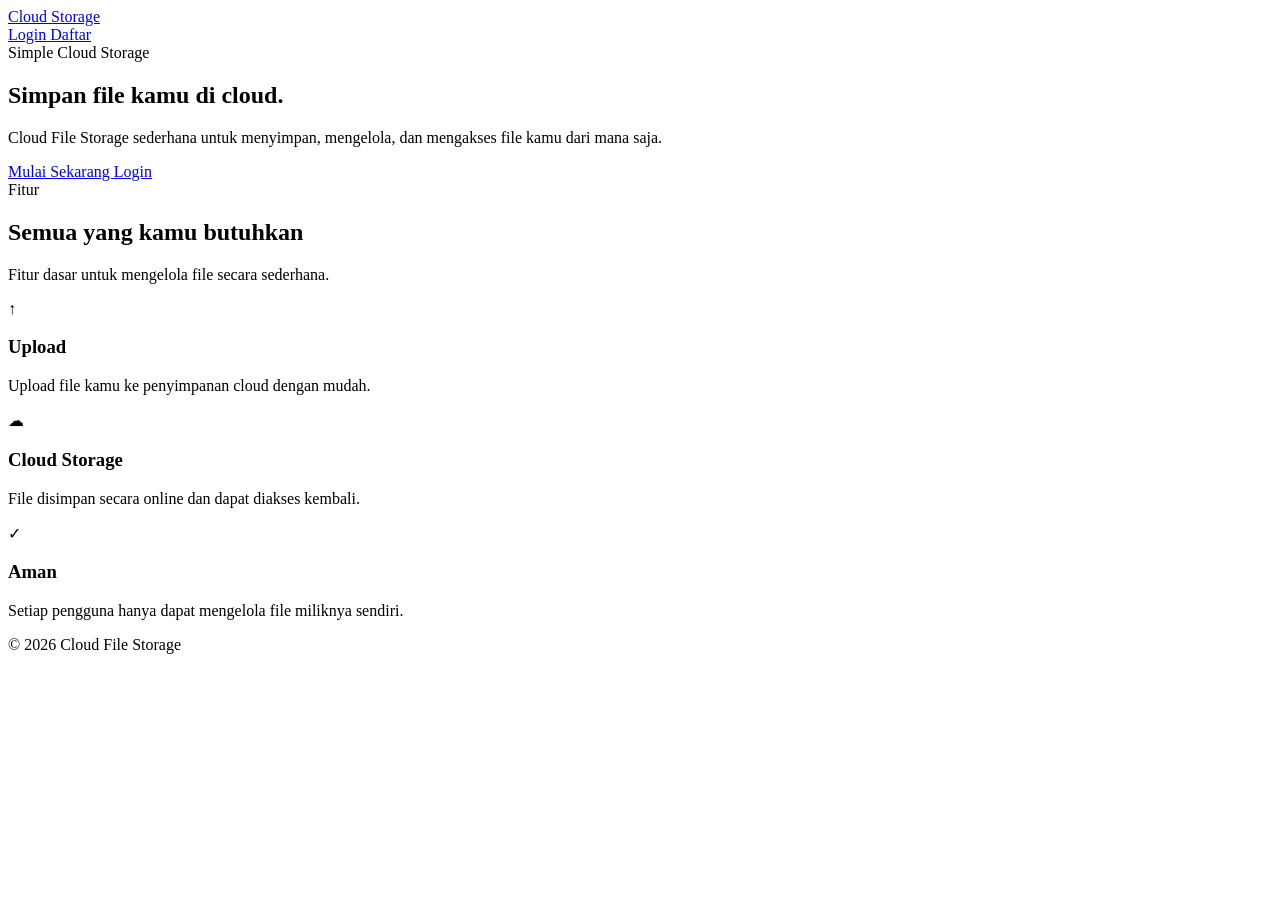
==== index.html @ 46b5cefd "Add files via upload" ====
<!DOCTYPE html>
<html lang="id">

<head>
    <meta charset="UTF-8">
    <meta name="viewport" content="width=device-width, initial-scale=1.0">

    <title>Cloud File Storage</title>

    <link rel="stylesheet" href="css/style.css">
</head>

<body>

    <header class="navbar">
        <div class="container navbar-content">

            <a href="index.html" class="brand">
                Cloud Storage
            </a>

            <nav>
                <a href="login.html" class="btn btn-outline">
                    Login
                </a>

                <a href="register.html" class="btn btn-primary">
                    Daftar
                </a>
            </nav>

        </div>
    </header>


    <main>

        <section class="hero">

            <div class="container hero-content">

                <span class="badge">
                    Simple Cloud Storage
                </span>

                <h1>
                    Simpan file kamu
                    <span>di cloud.</span>
                </h1>

                <p>
                    Cloud File Storage sederhana untuk menyimpan,
                    mengelola, dan mengakses file kamu dari mana saja.
                </p>

                <div class="hero-actions">

                    <a href="register.html" class="btn btn-primary btn-large">
                        Mulai Sekarang
                    </a>

                    <a href="login.html" class="btn btn-outline btn-large">
                        Login
                    </a>

                </div>

            </div>

        </section>


        <section class="features">

            <div class="container">

                <div class="section-heading">

                    <span class="badge">
                        Fitur
                    </span>

                    <h2>
                        Semua yang kamu butuhkan
                    </h2>

                    <p>
                        Fitur dasar untuk mengelola file secara sederhana.
                    </p>

                </div>


                <div class="feature-grid">

                    <article class="feature-card">

                        <div class="feature-icon">
                            ↑
                        </div>

                        <h3>
                            Upload
                        </h3>

                        <p>
                            Upload file kamu ke penyimpanan cloud
                            dengan mudah.
                        </p>

                    </article>


                    <article class="feature-card">

                        <div class="feature-icon">
                            ☁
                        </div>

                        <h3>
                            Cloud Storage
                        </h3>

                        <p>
                            File disimpan secara online dan dapat
                            diakses kembali.
                        </p>

                    </article>


                    <article class="feature-card">

                        <div class="feature-icon">
                            ✓
                        </div>

                        <h3>
                            Aman
                        </h3>

                        <p>
                            Setiap pengguna hanya dapat mengelola
                            file miliknya sendiri.
                        </p>

                    </article>

                </div>

            </div>

        </section>

    </main>


    <footer class="footer">

        <div class="container">

            <p>
                © 2026 Cloud File Storage
            </p>

        </div>

    </footer>


    <script src="js/app.js"></script>

</body>

</html>
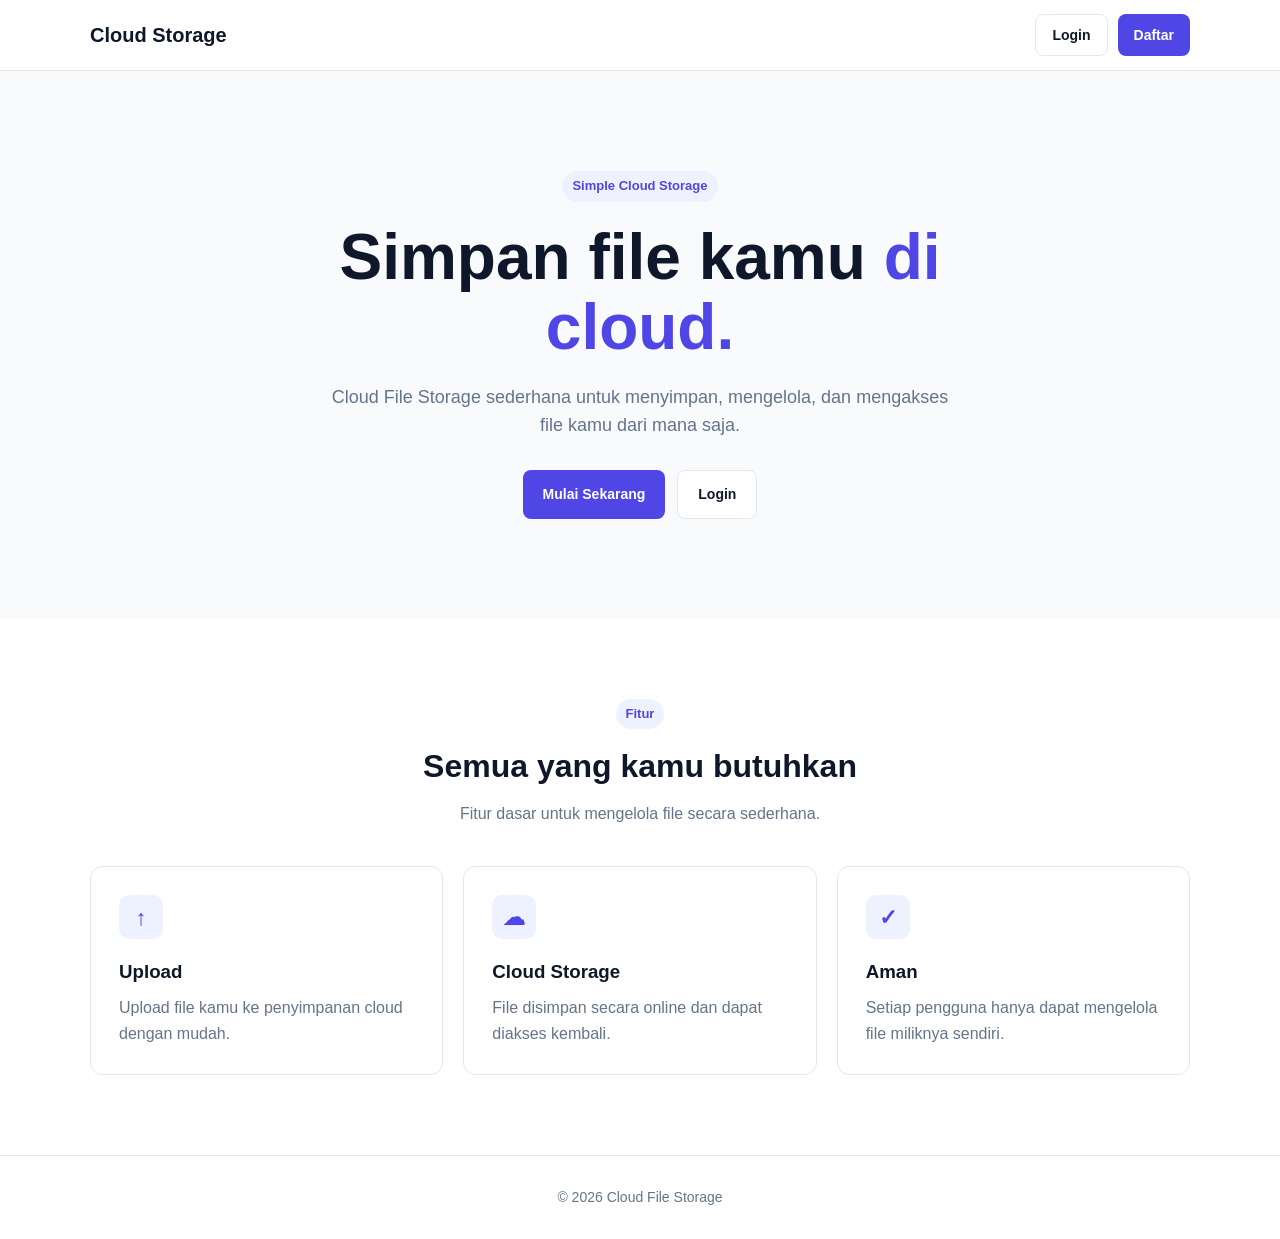
==== commit 7529a253: "Update index.html" ====
--- a/index.html
+++ b/index.html
@@ -4,7 +4,8 @@
 <head>
     <meta charset="UTF-8">
     <meta name="viewport" content="width=device-width, initial-scale=1.0">
-
+    <meta name="google-site-verification" content="Z0i1XWmFOax-xjAQIHUumArBtjG56PJtRF6fUWb_oAQ" />
+    
     <title>Cloud File Storage</title>
 
     <link rel="stylesheet" href="css/style.css">
@@ -172,4 +173,4 @@
 
 </body>
 
-</html>+</html>
--- a/css/style.css
+++ b/css/style.css
@@ -0,0 +1,751 @@
+:root {
+    --primary: #4f46e5;
+    --primary-dark: #4338ca;
+
+    --background: #f8fafc;
+    --surface: #ffffff;
+
+    --text: #0f172a;
+    --muted: #64748b;
+
+    --border: #e2e8f0;
+
+    --radius: 12px;
+}
+
+
+/* Reset */
+
+* {
+    margin: 0;
+    padding: 0;
+    box-sizing: border-box;
+}
+
+
+body {
+    font-family:
+        Arial,
+        Helvetica,
+        sans-serif;
+
+    background: var(--background);
+    color: var(--text);
+
+    line-height: 1.6;
+}
+
+
+a {
+    color: inherit;
+    text-decoration: none;
+}
+
+
+.container {
+    width: 90%;
+    max-width: 1100px;
+    margin: 0 auto;
+}
+
+
+/* Navbar */
+
+.navbar {
+    background: var(--surface);
+    border-bottom: 1px solid var(--border);
+}
+
+
+.navbar-content {
+    min-height: 70px;
+
+    display: flex;
+    align-items: center;
+    justify-content: space-between;
+}
+
+
+.brand {
+    font-size: 20px;
+    font-weight: 700;
+}
+
+
+.navbar nav {
+    display: flex;
+    gap: 10px;
+}
+
+
+/* Buttons */
+
+.btn {
+    display: inline-flex;
+
+    align-items: center;
+    justify-content: center;
+
+    padding: 9px 16px;
+
+    border-radius: 8px;
+
+    font-size: 14px;
+    font-weight: 600;
+
+    transition: 0.2s;
+}
+
+
+.btn-primary {
+    background: var(--primary);
+    color: white;
+}
+
+
+.btn-primary:hover {
+    background: var(--primary-dark);
+}
+
+
+.btn-outline {
+    border: 1px solid var(--border);
+    background: white;
+}
+
+
+.btn-outline:hover {
+    background: #f1f5f9;
+}
+
+
+.btn-large {
+    padding: 12px 20px;
+}
+
+
+/* Badge */
+
+.badge {
+    display: inline-block;
+
+    padding: 5px 10px;
+
+    border-radius: 999px;
+
+    background: #eef2ff;
+
+    color: var(--primary);
+
+    font-size: 13px;
+    font-weight: 600;
+}
+
+
+/* Hero */
+
+.hero {
+    padding: 100px 0;
+}
+
+
+.hero-content {
+    max-width: 760px;
+
+    text-align: center;
+
+    margin: 0 auto;
+}
+
+
+.hero h1 {
+    margin-top: 20px;
+
+    font-size: clamp(38px, 7vw, 64px);
+
+    line-height: 1.1;
+}
+
+
+.hero h1 span {
+    color: var(--primary);
+}
+
+
+.hero p {
+    max-width: 620px;
+
+    margin: 20px auto;
+
+    color: var(--muted);
+
+    font-size: 18px;
+}
+
+
+.hero-actions {
+    display: flex;
+
+    justify-content: center;
+
+    gap: 12px;
+
+    margin-top: 30px;
+}
+
+
+/* Features */
+
+.features {
+    padding: 80px 0;
+
+    background: white;
+}
+
+
+.section-heading {
+    text-align: center;
+
+    max-width: 600px;
+
+    margin: 0 auto 40px;
+}
+
+
+.section-heading h2 {
+    margin: 12px 0 8px;
+
+    font-size: 32px;
+}
+
+
+.section-heading p {
+    color: var(--muted);
+}
+
+
+.feature-grid {
+    display: grid;
+
+    grid-template-columns:
+        repeat(3, 1fr);
+
+    gap: 20px;
+}
+
+
+.feature-card {
+    padding: 28px;
+
+    border: 1px solid var(--border);
+
+    border-radius: var(--radius);
+
+    background: var(--surface);
+}
+
+
+.feature-icon {
+    width: 44px;
+    height: 44px;
+
+    display: flex;
+
+    align-items: center;
+    justify-content: center;
+
+    margin-bottom: 18px;
+
+    border-radius: 10px;
+
+    background: #eef2ff;
+
+    color: var(--primary);
+
+    font-size: 22px;
+
+    font-weight: bold;
+}
+
+
+.feature-card h3 {
+    margin-bottom: 8px;
+}
+
+
+.feature-card p {
+    color: var(--muted);
+}
+
+
+/* Footer */
+
+.footer {
+    padding: 30px 0;
+
+    border-top: 1px solid var(--border);
+
+    background: white;
+
+    text-align: center;
+
+    color: var(--muted);
+
+    font-size: 14px;
+}
+
+
+/* Responsive */
+
+@media (max-width: 700px) {
+
+    .navbar-content {
+        min-height: 60px;
+    }
+
+
+    .hero {
+        padding: 70px 0;
+    }
+
+
+    .hero p {
+        font-size: 16px;
+    }
+
+
+    .hero-actions {
+        flex-direction: column;
+    }
+
+
+    .hero-actions .btn {
+        width: 100%;
+    }
+
+
+    .feature-grid {
+        grid-template-columns: 1fr;
+    }
+
+}
+
+
+/* Authentication */
+
+.auth-page {
+    min-height: 100vh;
+
+    display: flex;
+
+    align-items: center;
+    justify-content: center;
+
+    padding: 30px;
+}
+
+
+.auth-card {
+    width: 100%;
+    max-width: 420px;
+
+    padding: 35px;
+
+    background: white;
+
+    border: 1px solid var(--border);
+
+    border-radius: var(--radius);
+
+    box-shadow:
+        0 10px 30px rgba(15, 23, 42, 0.05);
+}
+
+
+.auth-card .brand {
+    display: block;
+
+    margin-bottom: 30px;
+
+    color: var(--primary);
+}
+
+
+.auth-card h1 {
+    margin-bottom: 8px;
+
+    font-size: 28px;
+}
+
+
+.auth-card > p {
+    color: var(--muted);
+
+    margin-bottom: 25px;
+}
+
+
+.auth-card form {
+    display: flex;
+
+    flex-direction: column;
+
+    gap: 10px;
+}
+
+
+.auth-card label {
+    margin-top: 5px;
+
+    font-size: 14px;
+
+    font-weight: 600;
+}
+
+
+.auth-card input {
+    width: 100%;
+
+    padding: 12px;
+
+    border: 1px solid var(--border);
+
+    border-radius: 8px;
+
+    outline: none;
+
+    font-size: 15px;
+}
+
+
+.auth-card input:focus {
+    border-color: var(--primary);
+
+    box-shadow:
+        0 0 0 3px rgba(79, 70, 229, 0.1);
+}
+
+
+.auth-card button {
+    width: 100%;
+
+    margin-top: 12px;
+
+    cursor: pointer;
+}
+
+
+.auth-footer {
+    margin-top: 25px;
+
+    text-align: center;
+
+    font-size: 14px;
+}
+
+
+.auth-footer a {
+    color: var(--primary);
+
+    font-weight: 600;
+}
+
+
+.auth-message {
+    margin-top: 15px;
+
+    font-size: 14px;
+}
+
+/* Dashboard */
+
+.dashboard {
+    padding: 50px 0;
+}
+
+
+.dashboard-header {
+    margin-bottom: 30px;
+}
+
+
+.dashboard-header h1 {
+    margin-top: 12px;
+
+    font-size: 36px;
+}
+
+
+.dashboard-header p {
+    color: var(--muted);
+}
+
+
+/* Upload */
+
+.upload-section {
+    margin-bottom: 30px;
+}
+
+
+.upload-card {
+    padding: 35px;
+
+    background: white;
+
+    border: 2px dashed var(--border);
+
+    border-radius: var(--radius);
+
+    text-align: center;
+}
+
+
+.upload-card h2 {
+    margin-bottom: 5px;
+}
+
+
+.upload-card p {
+    color: var(--muted);
+}
+
+
+.upload-icon {
+    width: 50px;
+    height: 50px;
+
+    display: flex;
+
+    align-items: center;
+    justify-content: center;
+
+    margin: 0 auto 15px;
+
+    border-radius: 12px;
+
+    background: #eef2ff;
+
+    color: var(--primary);
+
+    font-size: 26px;
+
+    font-weight: bold;
+}
+
+
+.upload-card label {
+    margin-top: 20px;
+
+    cursor: pointer;
+}
+
+
+.upload-status {
+    margin-top: 15px;
+
+    min-height: 24px;
+
+    font-size: 14px;
+}
+
+
+/* Files */
+
+.files-section {
+    padding: 25px;
+
+    background: white;
+
+    border: 1px solid var(--border);
+
+    border-radius: var(--radius);
+}
+
+
+.files-header {
+    display: flex;
+
+    align-items: center;
+    justify-content: space-between;
+
+    margin-bottom: 20px;
+}
+
+
+.files-header h2 {
+    font-size: 22px;
+}
+
+
+.file-list {
+    display: flex;
+
+    flex-direction: column;
+
+    gap: 10px;
+}
+
+
+.file-item {
+    display: flex;
+
+    align-items: center;
+    justify-content: space-between;
+
+    gap: 15px;
+
+    padding: 15px;
+
+    border: 1px solid var(--border);
+
+    border-radius: 10px;
+}
+
+
+.file-info {
+    display: flex;
+
+    align-items: center;
+
+    gap: 12px;
+
+    min-width: 0;
+}
+
+
+.file-icon {
+    width: 42px;
+    height: 42px;
+
+    flex-shrink: 0;
+
+    display: flex;
+
+    align-items: center;
+    justify-content: center;
+
+    border-radius: 8px;
+
+    background: #f1f5f9;
+}
+
+
+.file-info strong {
+    display: block;
+
+    max-width: 350px;
+
+    overflow: hidden;
+
+    text-overflow: ellipsis;
+
+    white-space: nowrap;
+}
+
+
+.file-info small {
+    display: block;
+
+    margin-top: 3px;
+
+    color: var(--muted);
+
+    font-size: 12px;
+}
+
+
+.file-actions {
+    display: flex;
+
+    gap: 8px;
+
+    flex-shrink: 0;
+}
+
+
+.btn-danger {
+    border: 1px solid #fecaca;
+
+    background: #fef2f2;
+
+    color: #dc2626;
+
+    cursor: pointer;
+}
+
+
+.btn-danger:hover {
+    background: #fee2e2;
+}
+
+
+.empty-state {
+    padding: 35px;
+
+    color: var(--muted);
+
+    text-align: center;
+}
+
+
+/* Mobile */
+
+@media (max-width: 700px) {
+
+    .dashboard {
+        padding: 30px 0;
+    }
+
+
+    .files-header {
+        align-items: flex-start;
+    }
+
+
+    .file-item {
+        align-items: flex-start;
+
+        flex-direction: column;
+    }
+
+
+    .file-info {
+        width: 100%;
+    }
+
+
+    .file-info strong {
+        max-width: 220px;
+    }
+
+
+    .file-actions {
+        width: 100%;
+    }
+
+
+    .file-actions .btn {
+        flex: 1;
+    }
+
+}
+
+.upload-hint {
+    margin-top: 8px;
+
+    font-size: 12px;
+
+    color: #94a3b8 !important;
+}
+
+
+.upload-status {
+    margin-top: 15px;
+
+    min-height: 24px;
+
+    font-size: 14px;
+
+    color: var(--muted);
+}
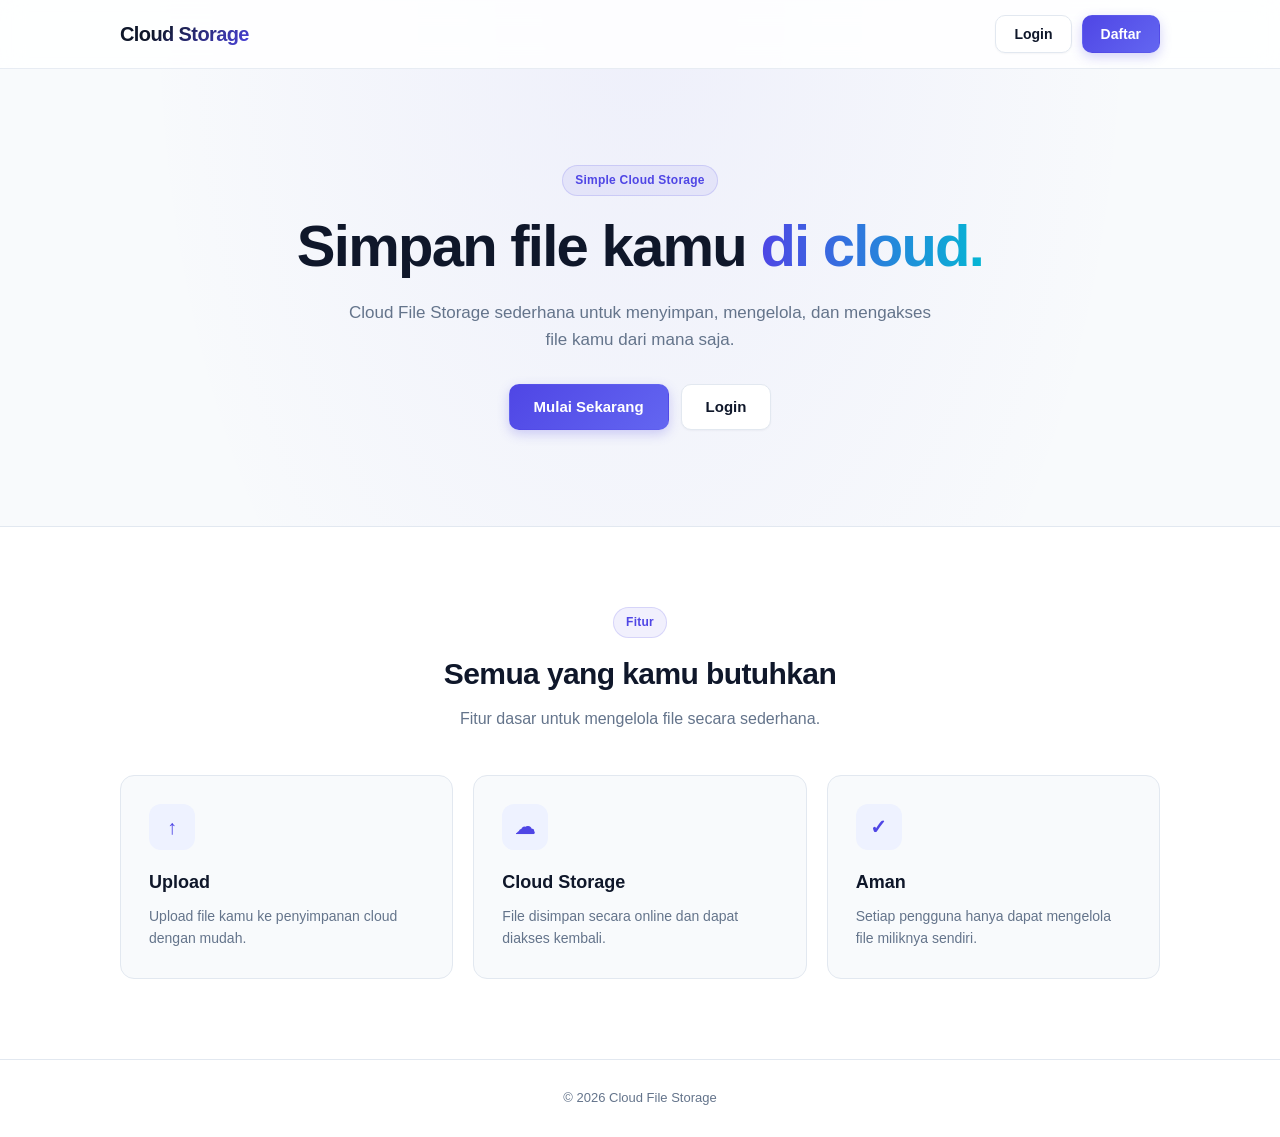
==== commit 8c985022: "Update index.html" ====
--- a/index.html
+++ b/index.html
@@ -1,176 +1,66 @@
 <!DOCTYPE html>
 <html lang="id">
-
 <head>
     <meta charset="UTF-8">
     <meta name="viewport" content="width=device-width, initial-scale=1.0">
     <meta name="google-site-verification" content="Z0i1XWmFOax-xjAQIHUumArBtjG56PJtRF6fUWb_oAQ" />
-    
-    <title>Cloud File Storage</title>
-
+    <title>Cloud File Storage - Asynchronous Laboratory | stevenkaleraa</title>
     <link rel="stylesheet" href="css/style.css">
 </head>
-
 <body>
-
     <header class="navbar">
         <div class="container navbar-content">
-
-            <a href="index.html" class="brand">
-                Cloud Storage
-            </a>
-
+            <a href="index.html" class="brand">Cloud Storage</a>
             <nav>
-                <a href="login.html" class="btn btn-outline">
-                    Login
-                </a>
-
-                <a href="register.html" class="btn btn-primary">
-                    Daftar
-                </a>
+                <a href="login.html" class="btn btn-outline">Login</a>
+                <a href="register.html" class="btn btn-primary">Daftar</a>
             </nav>
-
         </div>
     </header>
-
-
     <main>
-
         <section class="hero">
-
             <div class="container hero-content">
-
-                <span class="badge">
-                    Simple Cloud Storage
-                </span>
-
-                <h1>
-                    Simpan file kamu
-                    <span>di cloud.</span>
-                </h1>
-
-                <p>
-                    Cloud File Storage sederhana untuk menyimpan,
-                    mengelola, dan mengakses file kamu dari mana saja.
-                </p>
-
+                <span class="badge">Simple Cloud Storage</span>
+                <h1>Simpan file kamu <span>di cloud.</span></h1>
+                <p>Cloud File Storage sederhana untuk menyimpan, mengelola, dan mengakses file kamu dari mana saja.</p>
                 <div class="hero-actions">
-
-                    <a href="register.html" class="btn btn-primary btn-large">
-                        Mulai Sekarang
-                    </a>
-
-                    <a href="login.html" class="btn btn-outline btn-large">
-                        Login
-                    </a>
-
+                    <a href="register.html" class="btn btn-primary btn-large">Mulai Sekarang</a>
+                    <a href="login.html" class="btn btn-outline btn-large">Login</a>
                 </div>
-
             </div>
-
         </section>
-
-
         <section class="features">
-
             <div class="container">
-
                 <div class="section-heading">
-
-                    <span class="badge">
-                        Fitur
-                    </span>
-
-                    <h2>
-                        Semua yang kamu butuhkan
-                    </h2>
-
-                    <p>
-                        Fitur dasar untuk mengelola file secara sederhana.
-                    </p>
-
+                    <span class="badge">Fitur</span>
+                    <h2>Semua yang kamu butuhkan</h2>
+                    <p>Fitur dasar untuk mengelola file secara sederhana.</p>
                 </div>
-
-
                 <div class="feature-grid">
-
                     <article class="feature-card">
-
-                        <div class="feature-icon">
-                            ↑
-                        </div>
-
-                        <h3>
-                            Upload
-                        </h3>
-
-                        <p>
-                            Upload file kamu ke penyimpanan cloud
-                            dengan mudah.
-                        </p>
-
+                        <div class="feature-icon">↑</div>
+                        <h3>Upload</h3>
+                        <p>Upload file kamu ke penyimpanan cloud dengan mudah.</p>
                     </article>
-
-
                     <article class="feature-card">
-
-                        <div class="feature-icon">
-                            ☁
-                        </div>
-
-                        <h3>
-                            Cloud Storage
-                        </h3>
-
-                        <p>
-                            File disimpan secara online dan dapat
-                            diakses kembali.
-                        </p>
-
+                        <div class="feature-icon">☁</div>
+                        <h3>Cloud Storage</h3>
+                        <p>File disimpan secara online dan dapat diakses kembali.</p>
                     </article>
-
-
                     <article class="feature-card">
-
-                        <div class="feature-icon">
-                            ✓
-                        </div>
-
-                        <h3>
-                            Aman
-                        </h3>
-
-                        <p>
-                            Setiap pengguna hanya dapat mengelola
-                            file miliknya sendiri.
-                        </p>
-
+                        <div class="feature-icon">✓</div>
+                        <h3>Aman</h3>
+                        <p>Setiap pengguna hanya dapat mengelola file miliknya sendiri.</p>
                     </article>
-
                 </div>
-
             </div>
-
         </section>
-
     </main>
-
-
     <footer class="footer">
-
         <div class="container">
-
-            <p>
-                © 2026 Cloud File Storage
-            </p>
-
+            <p>© 2026 Cloud File Storage</p>
         </div>
-
     </footer>
-
-
     <script src="js/app.js"></script>
-
 </body>
-
 </html>
--- a/css/style.css
+++ b/css/style.css
@@ -1,20 +1,14 @@
 :root {
     --primary: #4f46e5;
     --primary-dark: #4338ca;
-
+    --accent: #06b6d4;
     --background: #f8fafc;
     --surface: #ffffff;
-
     --text: #0f172a;
     --muted: #64748b;
-
     --border: #e2e8f0;
-
-    --radius: 12px;
-}
-
-
-/* Reset */
+    --radius: 14px;
+}
 
 * {
     margin: 0;
@@ -22,730 +16,655 @@
     box-sizing: border-box;
 }
 
-
 body {
-    font-family:
-        Arial,
-        Helvetica,
-        sans-serif;
-
-    background: var(--background);
+    font-family: -apple-system, BlinkMacSystemFont, "Segoe UI", Roboto, Inter, Helvetica, Arial, sans-serif;
+    background-color: var(--background);
+    background-image: radial-gradient(at 50% 0%, rgba(79, 70, 229, 0.06) 0px, transparent 55%);
     color: var(--text);
-
     line-height: 1.6;
-}
-
+    min-height: 100vh;
+    -webkit-font-smoothing: antialiased;
+}
 
 a {
     color: inherit;
     text-decoration: none;
 }
 
-
 .container {
-    width: 90%;
-    max-width: 1100px;
+    width: 92%;
+    max-width: 1040px;
     margin: 0 auto;
 }
 
-
-/* Navbar */
-
 .navbar {
-    background: var(--surface);
-    border-bottom: 1px solid var(--border);
-}
-
+    background: rgba(255, 255, 255, 0.85);
+    backdrop-filter: blur(12px);
+    -webkit-backdrop-filter: blur(12px);
+    border-bottom: 1px solid rgba(226, 232, 240, 0.8);
+    position: sticky;
+    top: 0;
+    z-index: 20;
+}
 
 .navbar-content {
-    min-height: 70px;
-
+    min-height: 68px;
     display: flex;
     align-items: center;
     justify-content: space-between;
 }
-
 
 .brand {
     font-size: 20px;
-    font-weight: 700;
-}
-
+    font-weight: 800;
+    letter-spacing: -0.03em;
+    background: linear-gradient(135deg, var(--text) 30%, var(--primary) 100%);
+    -webkit-background-clip: text;
+    -webkit-text-fill-color: transparent;
+}
 
 .navbar nav {
     display: flex;
     gap: 10px;
 }
-
-
-/* Buttons */
 
 .btn {
     display: inline-flex;
-
     align-items: center;
     justify-content: center;
-
-    padding: 9px 16px;
-
-    border-radius: 8px;
-
+    padding: 10px 18px;
+    border: 1px solid transparent;
+    border-radius: 10px;
+    font-family: inherit;
     font-size: 14px;
     font-weight: 600;
-
-    transition: 0.2s;
-}
-
+    line-height: 1.2;
+    cursor: pointer;
+    transition: all 0.2s cubic-bezier(0.16, 1, 0.3, 1);
+}
+
+.btn:active {
+    transform: scale(0.97);
+}
 
 .btn-primary {
-    background: var(--primary);
-    color: white;
-}
-
+    background: linear-gradient(135deg, var(--primary), #6366f1);
+    color: #ffffff;
+    box-shadow: 0 4px 12px rgba(79, 70, 229, 0.25);
+}
 
 .btn-primary:hover {
-    background: var(--primary-dark);
-}
-
+    background: linear-gradient(135deg, var(--primary-dark), var(--primary));
+    box-shadow: 0 6px 18px rgba(79, 70, 229, 0.35);
+    transform: translateY(-1px);
+}
 
 .btn-outline {
+    border-color: var(--border);
+    background: var(--surface);
+    color: var(--text);
+    box-shadow: 0 1px 2px rgba(15, 23, 42, 0.04);
+}
+
+.btn-outline:hover {
+    background: #f8fafc;
+    border-color: #cbd5e1;
+    transform: translateY(-1px);
+}
+
+.btn-danger {
+    border-color: #fecaca;
+    background: #fef2f2;
+    color: #dc2626;
+}
+
+.btn-danger:hover {
+    background: #fee2e2;
+    border-color: #fca5a5;
+}
+
+.btn-large {
+    padding: 13px 24px;
+    font-size: 15px;
+}
+
+.badge {
+    display: inline-flex;
+    align-items: center;
+    padding: 5px 12px;
+    border-radius: 999px;
+    background: rgba(79, 70, 229, 0.08);
+    border: 1px solid rgba(79, 70, 229, 0.16);
+    color: var(--primary);
+    font-size: 12px;
+    font-weight: 700;
+    letter-spacing: 0.02em;
+}
+
+@keyframes textFlow {
+    0% {
+        background-position: 0% 50%;
+    }
+    50% {
+        background-position: 100% 50%;
+    }
+    100% {
+        background-position: 0% 50%;
+    }
+}
+
+@keyframes titleGlow {
+    0% {
+        filter: drop-shadow(0 0 8px rgba(79, 70, 229, 0.22));
+    }
+    100% {
+        filter: drop-shadow(0 0 18px rgba(99, 102, 241, 0.55));
+    }
+}
+
+.hero {
+    padding: 96px 0;
+}
+
+.hero-content {
+    max-width: 740px;
+    text-align: center;
+    margin: 0 auto;
+}
+
+.hero h1 {
+    margin-top: 18px;
+    font-size: clamp(34px, 6vw, 58px);
+    font-weight: 800;
+    letter-spacing: -0.03em;
+    line-height: 1.12;
+}
+
+.hero h1 span {
+    background: linear-gradient(90deg, #4f46e5, #06b6d4, #8b5cf6, #4f46e5);
+    background-size: 300% 300%;
+    -webkit-background-clip: text;
+    -webkit-text-fill-color: transparent;
+    animation: textFlow 5s ease infinite;
+}
+
+.hero p {
+    max-width: 600px;
+    margin: 20px auto;
+    color: var(--muted);
+    font-size: 17px;
+}
+
+.hero-actions {
+    display: flex;
+    justify-content: center;
+    gap: 12px;
+    margin-top: 30px;
+}
+
+.features {
+    padding: 80px 0;
+    background: var(--surface);
+    border-top: 1px solid var(--border);
+}
+
+.section-heading {
+    text-align: center;
+    max-width: 580px;
+    margin: 0 auto 44px;
+}
+
+.section-heading h2 {
+    margin: 12px 0 8px;
+    font-size: 30px;
+    font-weight: 700;
+    letter-spacing: -0.02em;
+}
+
+.section-heading p {
+    color: var(--muted);
+}
+
+.feature-grid {
+    display: grid;
+    grid-template-columns: repeat(3, 1fr);
+    gap: 20px;
+}
+
+.feature-card {
+    padding: 28px;
     border: 1px solid var(--border);
-    background: white;
-}
-
-
-.btn-outline:hover {
-    background: #f1f5f9;
-}
-
-
-.btn-large {
-    padding: 12px 20px;
-}
-
-
-/* Badge */
-
-.badge {
+    border-radius: var(--radius);
+    background: var(--background);
+    transition: transform 0.2s ease, box-shadow 0.2s ease;
+}
+
+.feature-card:hover {
+    transform: translateY(-3px);
+    box-shadow: 0 12px 24px -8px rgba(15, 23, 42, 0.08);
+}
+
+.feature-icon {
+    width: 46px;
+    height: 46px;
+    display: flex;
+    align-items: center;
+    justify-content: center;
+    margin-bottom: 18px;
+    border-radius: 12px;
+    background: #eef2ff;
+    color: var(--primary);
+    font-size: 20px;
+    font-weight: 700;
+}
+
+.feature-card h3 {
+    margin-bottom: 8px;
+    font-size: 18px;
+}
+
+.feature-card p {
+    color: var(--muted);
+    font-size: 14px;
+}
+
+.footer {
+    padding: 28px 0;
+    border-top: 1px solid var(--border);
+    background: var(--surface);
+    text-align: center;
+    color: var(--muted);
+    font-size: 13px;
+}
+
+.auth-page {
+    min-height: 100vh;
+    display: flex;
+    align-items: center;
+    justify-content: center;
+    padding: 24px;
+}
+
+.auth-card {
+    width: 100%;
+    max-width: 410px;
+    padding: 36px;
+    background: var(--surface);
+    border: 1px solid var(--border);
+    border-radius: var(--radius);
+    box-shadow: 0 20px 35px -10px rgba(15, 23, 42, 0.07);
+}
+
+.auth-card .brand {
     display: inline-block;
-
-    padding: 5px 10px;
-
-    border-radius: 999px;
-
-    background: #eef2ff;
-
-    color: var(--primary);
-
+    margin-bottom: 24px;
+}
+
+.auth-card h1 {
+    margin-bottom: 6px;
+    font-size: 26px;
+    font-weight: 700;
+    letter-spacing: -0.02em;
+}
+
+.auth-card > p {
+    color: var(--muted);
+    font-size: 14px;
+    margin-bottom: 24px;
+}
+
+.auth-card form {
+    display: flex;
+    flex-direction: column;
+    gap: 10px;
+}
+
+.auth-card label {
+    margin-top: 4px;
     font-size: 13px;
     font-weight: 600;
-}
-
-
-/* Hero */
-
-.hero {
-    padding: 100px 0;
-}
-
-
-.hero-content {
-    max-width: 760px;
-
+    color: var(--text);
+}
+
+.auth-card input {
+    width: 100%;
+    padding: 11px 14px;
+    border: 1px solid var(--border);
+    border-radius: 10px;
+    font-family: inherit;
+    font-size: 14px;
+    color: var(--text);
+    outline: none;
+    transition: border-color 0.2s ease, box-shadow 0.2s ease;
+}
+
+.auth-card input:focus {
+    border-color: var(--primary);
+    box-shadow: 0 0 0 3px rgba(79, 70, 229, 0.14);
+}
+
+.auth-card button {
+    width: 100%;
+    margin-top: 14px;
+    padding: 12px 16px;
+}
+
+.auth-footer {
+    margin-top: 24px;
     text-align: center;
-
-    margin: 0 auto;
-}
-
-
-.hero h1 {
-    margin-top: 20px;
-
-    font-size: clamp(38px, 7vw, 64px);
-
-    line-height: 1.1;
-}
-
-
-.hero h1 span {
+    font-size: 14px;
+    color: var(--muted);
+}
+
+.auth-footer a {
     color: var(--primary);
-}
-
-
-.hero p {
-    max-width: 620px;
-
-    margin: 20px auto;
-
-    color: var(--muted);
-
+    font-weight: 600;
+}
+
+.auth-footer a:hover {
+    text-decoration: underline;
+}
+
+.auth-message {
+    margin-top: 14px;
+    font-size: 13px;
+    color: var(--muted);
+    text-align: center;
+}
+
+.dashboard {
+    padding: 40px 0 64px;
+}
+
+.dashboard-header {
+    margin-bottom: 28px;
+}
+
+.dashboard-header h1 {
+    display: block;
+    width: fit-content;
+    margin-top: 10px;
+    font-size: 34px;
+    font-weight: 800;
+    letter-spacing: -0.03em;
+    line-height: 1.2;
+    background: linear-gradient(90deg, #4f46e5, #06b6d4, #8b5cf6, #4f46e5);
+    background-size: 300% 300%;
+    -webkit-background-clip: text;
+    -webkit-text-fill-color: transparent;
+    animation: textFlow 4.5s ease infinite, titleGlow 2.8s ease-in-out infinite alternate;
+}
+
+.dashboard-header p {
+    margin-top: 4px;
+    color: var(--muted);
+    font-size: 15px;
+}
+
+.upload-section {
+    margin-bottom: 24px;
+}
+
+.upload-card {
+    padding: 38px 24px;
+    background: var(--surface);
+    border: 1.5px dashed #cbd5e1;
+    border-radius: var(--radius);
+    text-align: center;
+    box-shadow: 0 4px 16px -4px rgba(15, 23, 42, 0.04);
+    transition: all 0.25s ease;
+}
+
+.upload-card:hover {
+    border-color: var(--primary);
+    background: linear-gradient(180deg, #ffffff 0%, #f5f7ff 100%);
+    box-shadow: 0 10px 25px -5px rgba(79, 70, 229, 0.1);
+}
+
+.upload-icon {
+    width: 52px;
+    height: 52px;
+    display: flex;
+    align-items: center;
+    justify-content: center;
+    margin: 0 auto 14px;
+    border-radius: 14px;
+    background: linear-gradient(135deg, #eef2ff, #e0e7ff);
+    color: var(--primary);
+    font-size: 22px;
+    font-weight: 700;
+    box-shadow: 0 4px 10px rgba(79, 70, 229, 0.12);
+    transition: transform 0.25s ease;
+}
+
+.upload-card:hover .upload-icon {
+    transform: translateY(-3px);
+}
+
+.upload-card h2 {
+    margin-bottom: 4px;
     font-size: 18px;
-}
-
-
-.hero-actions {
-    display: flex;
-
-    justify-content: center;
-
+    font-weight: 700;
+}
+
+.upload-card p {
+    color: var(--muted);
+    font-size: 14px;
+}
+
+.upload-card .upload-hint {
+    margin-top: 6px;
+    font-size: 12px;
+    color: #94a3b8;
+}
+
+.upload-card label {
+    margin-top: 18px;
+    padding: 11px 22px;
+}
+
+.upload-status {
+    margin-top: 12px;
+    min-height: 20px;
+    font-size: 13px;
+    font-weight: 600;
+    color: var(--primary);
+}
+
+.files-section {
+    padding: 24px;
+    background: var(--surface);
+    border: 1px solid var(--border);
+    border-radius: var(--radius);
+    box-shadow: 0 4px 16px -4px rgba(15, 23, 42, 0.04);
+}
+
+.files-header {
+    display: flex;
+    align-items: center;
+    justify-content: space-between;
     gap: 12px;
-
-    margin-top: 30px;
-}
-
-
-/* Features */
-
-.features {
-    padding: 80px 0;
-
-    background: white;
-}
-
-
-.section-heading {
-    text-align: center;
-
-    max-width: 600px;
-
-    margin: 0 auto 40px;
-}
-
-
-.section-heading h2 {
-    margin: 12px 0 8px;
-
-    font-size: 32px;
-}
-
-
-.section-heading p {
-    color: var(--muted);
-}
-
-
-.feature-grid {
-    display: grid;
-
-    grid-template-columns:
-        repeat(3, 1fr);
-
-    gap: 20px;
-}
-
-
-.feature-card {
-    padding: 28px;
-
+    margin-bottom: 18px;
+    padding-bottom: 14px;
+    border-bottom: 1px solid var(--border);
+}
+
+.files-header h2 {
+    font-size: 18px;
+    font-weight: 700;
+    letter-spacing: -0.01em;
+}
+
+.file-list {
+    display: flex;
+    flex-direction: column;
+    gap: 10px;
+}
+
+.file-item {
+    display: flex;
+    align-items: center;
+    justify-content: space-between;
+    gap: 16px;
+    padding: 14px 16px;
     border: 1px solid var(--border);
-
-    border-radius: var(--radius);
-
+    border-radius: 12px;
     background: var(--surface);
-}
-
-
-.feature-icon {
+    transition: all 0.2s ease;
+}
+
+.file-item:hover {
+    border-color: #cbd5e1;
+    background: #f8fafc;
+    transform: translateY(-1px);
+    box-shadow: 0 4px 12px rgba(15, 23, 42, 0.04);
+}
+
+.file-info {
+    display: flex;
+    align-items: center;
+    gap: 14px;
+    min-width: 0;
+    flex: 1;
+}
+
+.file-info > div:last-child {
+    min-width: 0;
+    flex: 1;
+}
+
+.file-icon {
     width: 44px;
     height: 44px;
-
-    display: flex;
-
+    flex-shrink: 0;
+    display: flex;
     align-items: center;
     justify-content: center;
-
-    margin-bottom: 18px;
-
-    border-radius: 10px;
-
+    border-radius: 12px;
     background: #eef2ff;
-
-    color: var(--primary);
-
+    font-size: 19px;
+}
+
+.file-info strong {
+    display: block;
+    font-size: 14px;
+    font-weight: 600;
+    color: var(--text);
+    overflow: hidden;
+    text-overflow: ellipsis;
+    white-space: nowrap;
+}
+
+.file-info small {
+    display: block;
+    margin-top: 2px;
+    color: var(--muted);
+    font-size: 12px;
+}
+
+.file-actions {
+    display: flex;
+    gap: 8px;
+    flex-shrink: 0;
+}
+
+.empty-state {
+    display: flex;
+    flex-direction: column;
+    align-items: center;
+    justify-content: center;
+    padding: 44px 20px;
+    color: var(--muted);
+    text-align: center;
+}
+
+.empty-state .file-icon {
+    margin-bottom: 12px;
+    width: 50px;
+    height: 50px;
     font-size: 22px;
-
-    font-weight: bold;
-}
-
-
-.feature-card h3 {
-    margin-bottom: 8px;
-}
-
-
-.feature-card p {
-    color: var(--muted);
-}
-
-
-/* Footer */
-
-.footer {
-    padding: 30px 0;
-
-    border-top: 1px solid var(--border);
-
-    background: white;
-
-    text-align: center;
-
-    color: var(--muted);
-
-    font-size: 14px;
-}
-
-
-/* Responsive */
+}
+
+.empty-state strong {
+    display: block;
+    margin-bottom: 4px;
+    font-size: 15px;
+    color: var(--text);
+}
+
+.empty-state p {
+    font-size: 13px;
+    max-width: 440px;
+    text-wrap: balance;
+}
 
 @media (max-width: 700px) {
-
     .navbar-content {
         min-height: 60px;
     }
 
-
     .hero {
-        padding: 70px 0;
-    }
-
+        padding: 64px 0;
+    }
 
     .hero p {
-        font-size: 16px;
-    }
-
+        font-size: 15px;
+    }
 
     .hero-actions {
         flex-direction: column;
     }
 
-
     .hero-actions .btn {
         width: 100%;
     }
 
-
     .feature-grid {
         grid-template-columns: 1fr;
     }
 
-}
-
-
-/* Authentication */
-
-.auth-page {
-    min-height: 100vh;
-
-    display: flex;
-
-    align-items: center;
-    justify-content: center;
-
-    padding: 30px;
-}
-
-
-.auth-card {
-    width: 100%;
-    max-width: 420px;
-
-    padding: 35px;
-
-    background: white;
-
-    border: 1px solid var(--border);
-
-    border-radius: var(--radius);
-
-    box-shadow:
-        0 10px 30px rgba(15, 23, 42, 0.05);
-}
-
-
-.auth-card .brand {
-    display: block;
-
-    margin-bottom: 30px;
-
-    color: var(--primary);
-}
-
-
-.auth-card h1 {
-    margin-bottom: 8px;
-
-    font-size: 28px;
-}
-
-
-.auth-card > p {
-    color: var(--muted);
-
-    margin-bottom: 25px;
-}
-
-
-.auth-card form {
-    display: flex;
-
-    flex-direction: column;
-
-    gap: 10px;
-}
-
-
-.auth-card label {
-    margin-top: 5px;
-
-    font-size: 14px;
-
-    font-weight: 600;
-}
-
-
-.auth-card input {
-    width: 100%;
-
-    padding: 12px;
-
-    border: 1px solid var(--border);
-
-    border-radius: 8px;
-
-    outline: none;
-
-    font-size: 15px;
-}
-
-
-.auth-card input:focus {
-    border-color: var(--primary);
-
-    box-shadow:
-        0 0 0 3px rgba(79, 70, 229, 0.1);
-}
-
-
-.auth-card button {
-    width: 100%;
-
-    margin-top: 12px;
-
-    cursor: pointer;
-}
-
-
-.auth-footer {
-    margin-top: 25px;
-
-    text-align: center;
-
-    font-size: 14px;
-}
-
-
-.auth-footer a {
-    color: var(--primary);
-
-    font-weight: 600;
-}
-
-
-.auth-message {
-    margin-top: 15px;
-
-    font-size: 14px;
-}
-
-/* Dashboard */
-
-.dashboard {
-    padding: 50px 0;
-}
-
-
-.dashboard-header {
-    margin-bottom: 30px;
-}
-
-
-.dashboard-header h1 {
-    margin-top: 12px;
-
-    font-size: 36px;
-}
-
-
-.dashboard-header p {
-    color: var(--muted);
-}
-
-
-/* Upload */
-
-.upload-section {
-    margin-bottom: 30px;
-}
-
-
-.upload-card {
-    padding: 35px;
-
-    background: white;
-
-    border: 2px dashed var(--border);
-
-    border-radius: var(--radius);
-
-    text-align: center;
-}
-
-
-.upload-card h2 {
-    margin-bottom: 5px;
-}
-
-
-.upload-card p {
-    color: var(--muted);
-}
-
-
-.upload-icon {
-    width: 50px;
-    height: 50px;
-
-    display: flex;
-
-    align-items: center;
-    justify-content: center;
-
-    margin: 0 auto 15px;
-
-    border-radius: 12px;
-
-    background: #eef2ff;
-
-    color: var(--primary);
-
-    font-size: 26px;
-
-    font-weight: bold;
-}
-
-
-.upload-card label {
-    margin-top: 20px;
-
-    cursor: pointer;
-}
-
-
-.upload-status {
-    margin-top: 15px;
-
-    min-height: 24px;
-
-    font-size: 14px;
-}
-
-
-/* Files */
-
-.files-section {
-    padding: 25px;
-
-    background: white;
-
-    border: 1px solid var(--border);
-
-    border-radius: var(--radius);
-}
-
-
-.files-header {
-    display: flex;
-
-    align-items: center;
-    justify-content: space-between;
-
-    margin-bottom: 20px;
-}
-
-
-.files-header h2 {
-    font-size: 22px;
-}
-
-
-.file-list {
-    display: flex;
-
-    flex-direction: column;
-
-    gap: 10px;
-}
-
-
-.file-item {
-    display: flex;
-
-    align-items: center;
-    justify-content: space-between;
-
-    gap: 15px;
-
-    padding: 15px;
-
-    border: 1px solid var(--border);
-
-    border-radius: 10px;
-}
-
-
-.file-info {
-    display: flex;
-
-    align-items: center;
-
-    gap: 12px;
-
-    min-width: 0;
-}
-
-
-.file-icon {
-    width: 42px;
-    height: 42px;
-
-    flex-shrink: 0;
-
-    display: flex;
-
-    align-items: center;
-    justify-content: center;
-
-    border-radius: 8px;
-
-    background: #f1f5f9;
-}
-
-
-.file-info strong {
-    display: block;
-
-    max-width: 350px;
-
-    overflow: hidden;
-
-    text-overflow: ellipsis;
-
-    white-space: nowrap;
-}
-
-
-.file-info small {
-    display: block;
-
-    margin-top: 3px;
-
-    color: var(--muted);
-
-    font-size: 12px;
-}
-
-
-.file-actions {
-    display: flex;
-
-    gap: 8px;
-
-    flex-shrink: 0;
-}
-
-
-.btn-danger {
-    border: 1px solid #fecaca;
-
-    background: #fef2f2;
-
-    color: #dc2626;
-
-    cursor: pointer;
-}
-
-
-.btn-danger:hover {
-    background: #fee2e2;
-}
-
-
-.empty-state {
-    padding: 35px;
-
-    color: var(--muted);
-
-    text-align: center;
-}
-
-
-/* Mobile */
-
-@media (max-width: 700px) {
+    .auth-page {
+        padding: 16px;
+    }
+
+    .auth-card {
+        padding: 26px 22px;
+    }
 
     .dashboard {
-        padding: 30px 0;
-    }
-
-
-    .files-header {
-        align-items: flex-start;
-    }
-
+        padding: 24px 0 48px;
+    }
+
+    .dashboard-header {
+        margin-bottom: 20px;
+    }
+
+    .dashboard-header h1 {
+        font-size: 28px;
+    }
+
+    .upload-card {
+        padding: 28px 18px;
+    }
+
+    .files-section {
+        padding: 18px;
+    }
 
     .file-item {
-        align-items: flex-start;
-
         flex-direction: column;
-    }
-
-
-    .file-info {
-        width: 100%;
-    }
-
-
-    .file-info strong {
-        max-width: 220px;
-    }
-
+        align-items: stretch;
+        gap: 12px;
+        padding: 14px;
+    }
 
     .file-actions {
         width: 100%;
-    }
-
+        padding-top: 10px;
+        border-top: 1px solid #f1f5f9;
+    }
 
     .file-actions .btn {
         flex: 1;
     }
-
-}
-
-.upload-hint {
-    margin-top: 8px;
-
-    font-size: 12px;
-
-    color: #94a3b8 !important;
-}
-
-
-.upload-status {
-    margin-top: 15px;
-
-    min-height: 24px;
-
-    font-size: 14px;
-
-    color: var(--muted);
-}+}
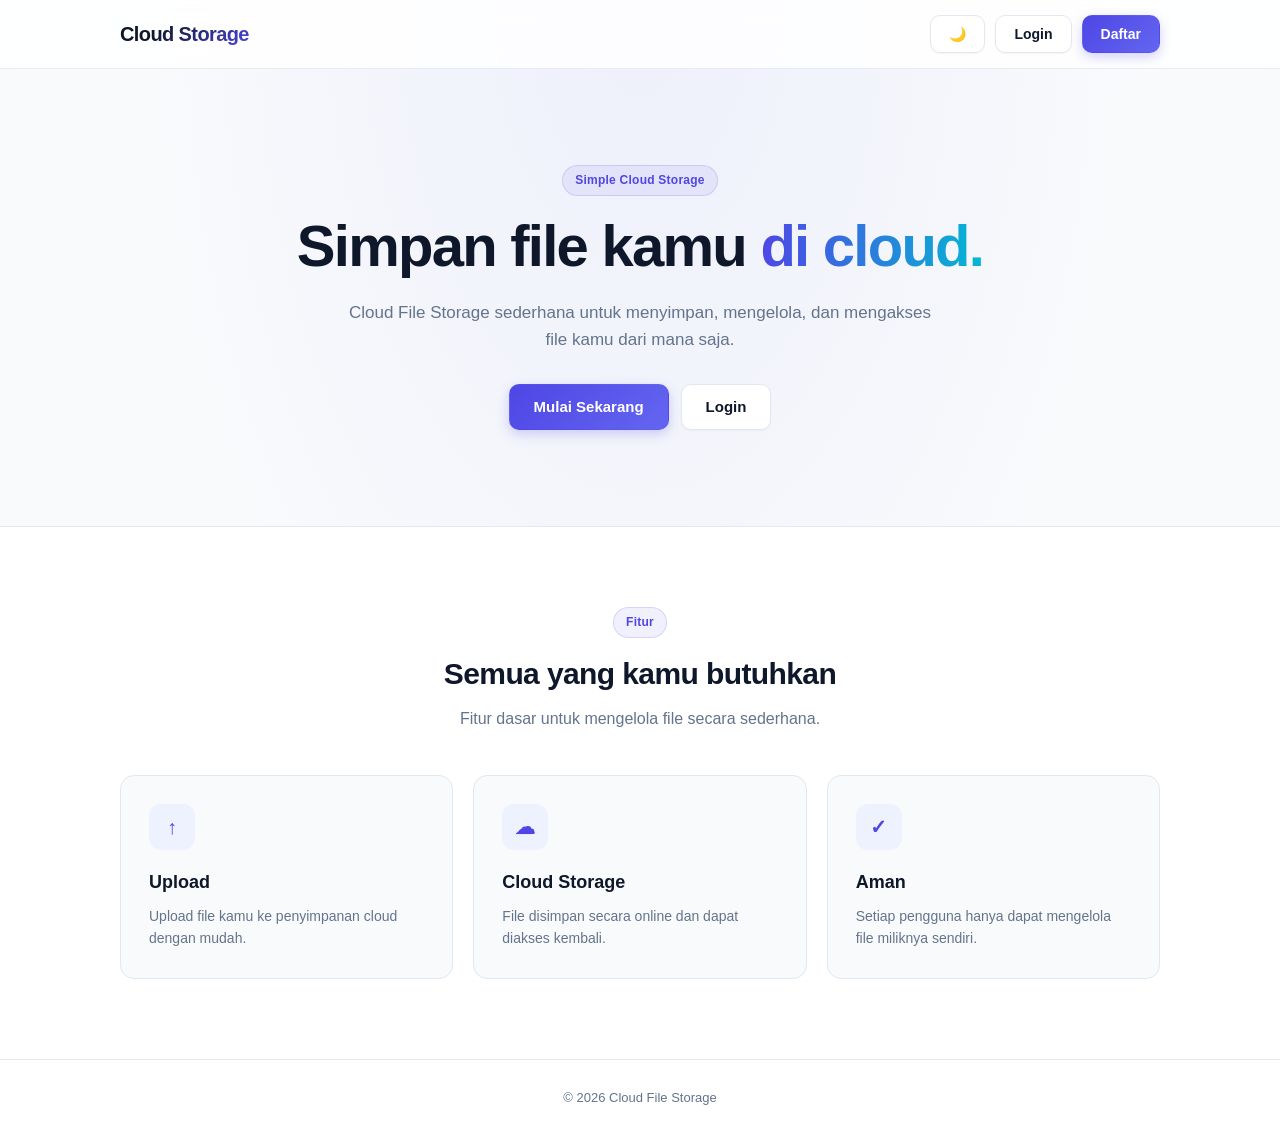
==== commit 0435dec3: "Update index.html" ====
--- a/index.html
+++ b/index.html
@@ -5,6 +5,13 @@
     <meta name="viewport" content="width=device-width, initial-scale=1.0">
     <meta name="google-site-verification" content="Z0i1XWmFOax-xjAQIHUumArBtjG56PJtRF6fUWb_oAQ" />
     <title>Cloud File Storage - Asynchronous Laboratory | stevenkaleraa</title>
+    <script>
+        (function () {
+            const savedTheme = localStorage.getItem("theme");
+            const prefersDark = window.matchMedia && window.matchMedia("(prefers-color-scheme: dark)").matches;
+            document.documentElement.setAttribute("data-theme", savedTheme || (prefersDark ? "dark" : "light"));
+        })();
+    </script>
     <link rel="stylesheet" href="css/style.css">
 </head>
 <body>
@@ -12,6 +19,7 @@
         <div class="container navbar-content">
             <a href="index.html" class="brand">Cloud Storage</a>
             <nav>
+                <button type="button" id="themeToggle" class="btn btn-outline theme-toggle" aria-label="Ubah ke mode gelap" title="Mode Gelap">🌙</button>
                 <a href="login.html" class="btn btn-outline">Login</a>
                 <a href="register.html" class="btn btn-primary">Daftar</a>
             </nav>
@@ -63,4 +71,4 @@
     </footer>
     <script src="js/app.js"></script>
 </body>
-</html>
+</html>
